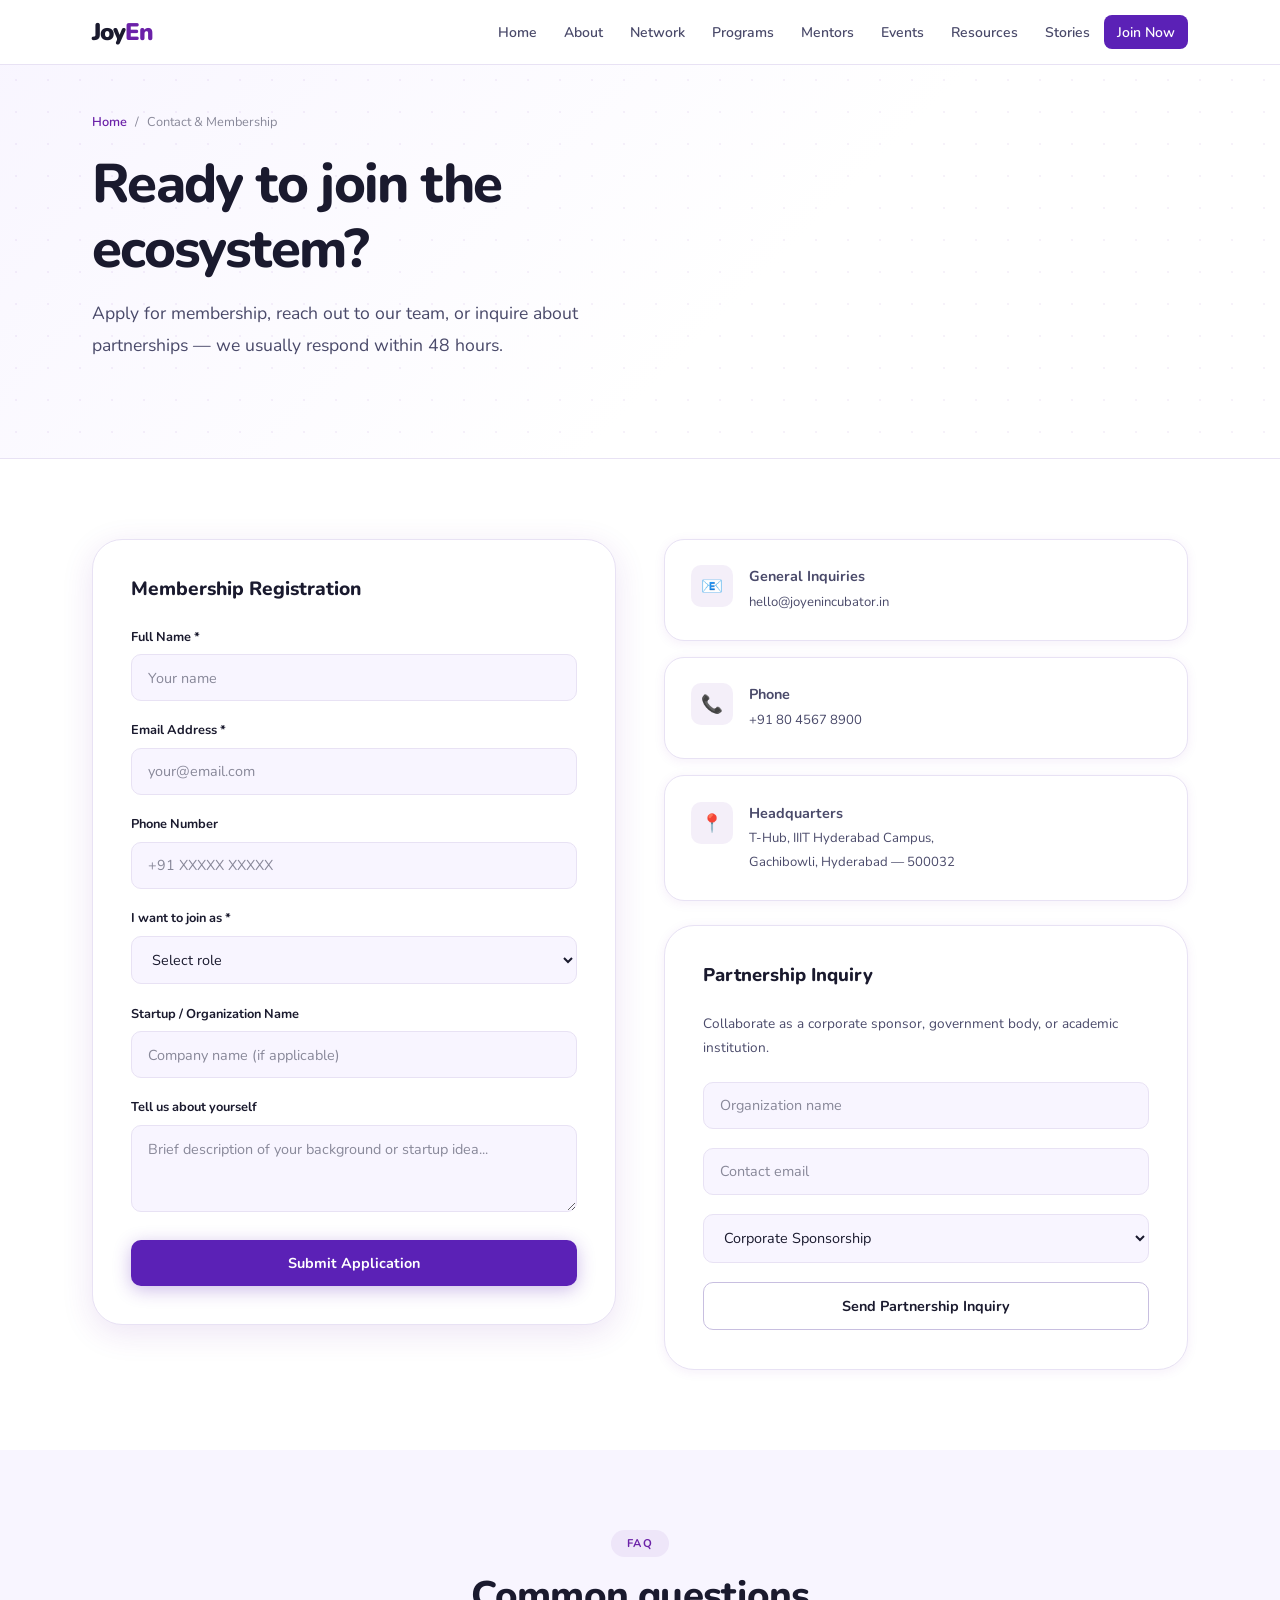
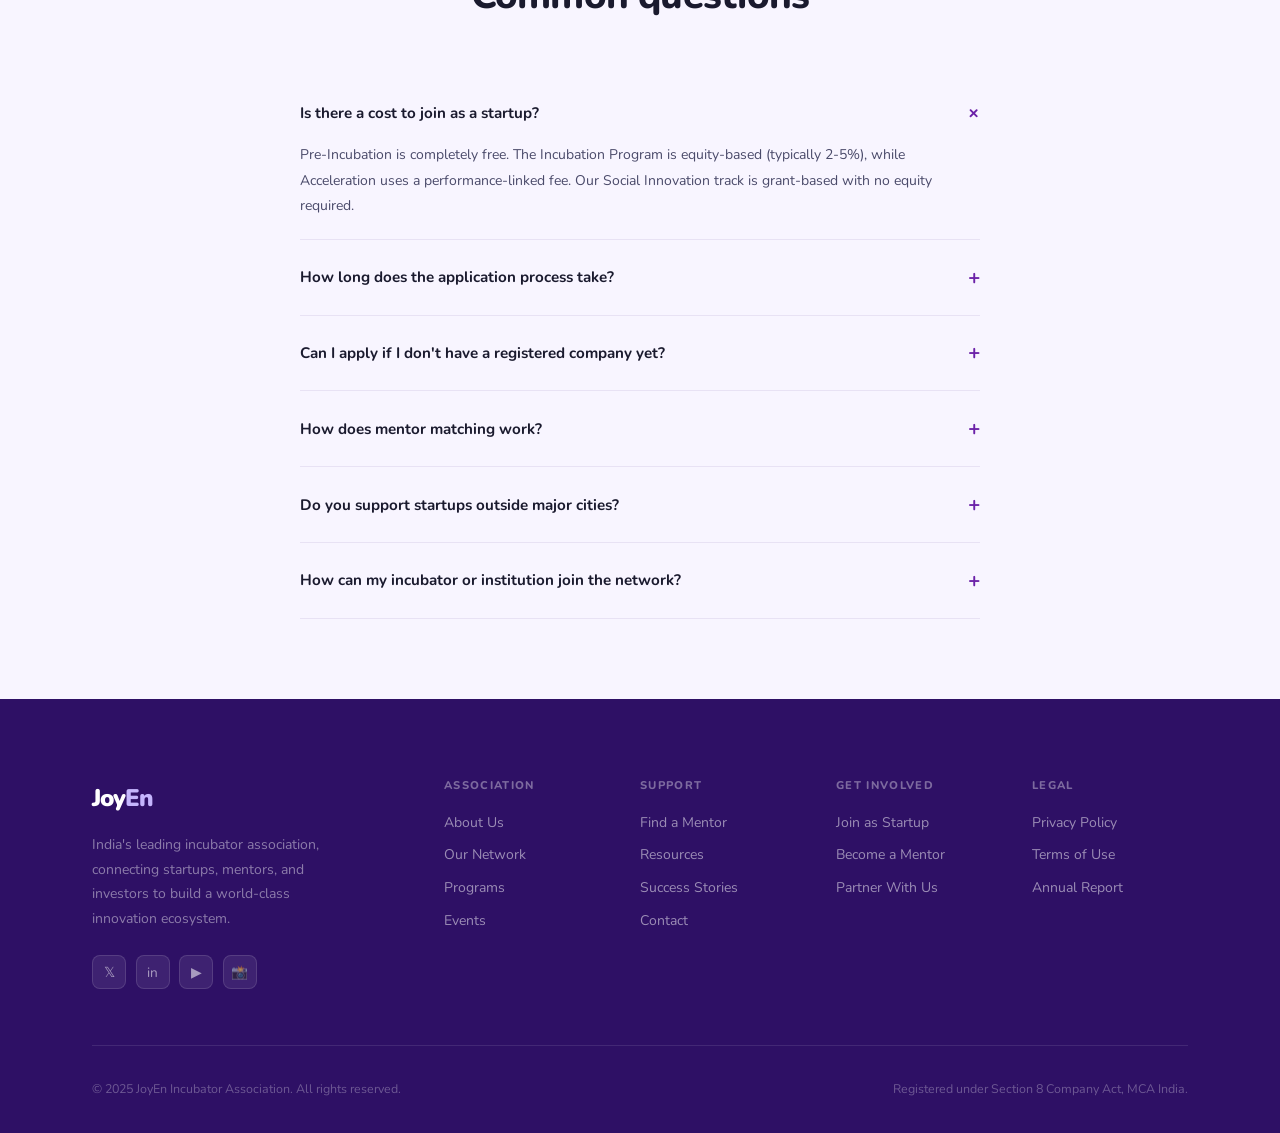
==== contact.html @ 5793ccc1 "final project update" ====
<!DOCTYPE html>
<html lang="en">
<head>
<meta charset="UTF-8" />
<meta name="viewport" content="width=device-width, initial-scale=1.0" />
<title>Contact & Membership — JoyEn Incubator Association</title>
<meta name="description" content="Apply for membership, contact our team, or inquire about partnerships with JoyEn Incubator Association." />
<link rel="preconnect" href="https://fonts.googleapis.com" />
<link href="https://fonts.googleapis.com/css2?family=Pacifico&family=Nunito:ital,wght@0,400;0,600;0,700;0,800;1,700&family=Caveat:wght@500;600;700&display=swap" rel="stylesheet" />
<link rel="stylesheet" href="css/style.css" />
</head>
<body>

<nav class="navbar" id="navbar">
  <div class="container nav-inner">
    <a href="index.html" class="logo"><span class="nex">Joy</span><span class="gen">En</span></a>
    <ul class="nav-links" id="navLinks">
      <li><a href="index.html">Home</a></li>
      <li><a href="about.html">About</a></li>
      <li><a href="network.html">Network</a></li>
      <li><a href="programs.html">Programs</a></li>
      <li><a href="mentors.html">Mentors</a></li>
      <li><a href="events.html">Events</a></li>
      <li><a href="resources.html">Resources</a></li>
      <li><a href="stories.html">Stories</a></li>
      <li><a href="contact.html" class="btn-nav active">Join Now</a></li>
    </ul>
    <button class="hamburger" id="hamburger" aria-label="Toggle menu"><span></span><span></span><span></span></button>
  </div>
</nav>

<section class="page-hero">
  <div class="container">
    <div class="breadcrumb"><a href="index.html">Home</a><span>/</span><span>Contact & Membership</span></div>
    <h1>Ready to join the ecosystem?</h1>
    <p>Apply for membership, reach out to our team, or inquire about partnerships — we usually respond within 48 hours.</p>
  </div>
</section>

<!-- MEMBERSHIP + CONTACT -->
<section class="section">
  <div class="container">
    <div class="contact-grid">

      <div class="form-box fade-in">
        <h3>Membership Registration</h3>
        <form id="membershipForm" onsubmit="handleForm(event)">
          <div class="form-group"><label>Full Name *</label><input type="text" placeholder="Your name" required /></div>
          <div class="form-group"><label>Email Address *</label><input type="email" placeholder="your@email.com" required /></div>
          <div class="form-group"><label>Phone Number</label><input type="tel" placeholder="+91 XXXXX XXXXX" /></div>
          <div class="form-group">
            <label>I want to join as *</label>
            <select required>
              <option value="">Select role</option>
              <option>Startup Founder</option>
              <option>Mentor / Expert</option>
              <option>Investor</option>
              <option>Incubator Member</option>
              <option>Corporate Partner</option>
            </select>
          </div>
          <div class="form-group"><label>Startup / Organization Name</label><input type="text" placeholder="Company name (if applicable)" /></div>
          <div class="form-group"><label>Tell us about yourself</label><textarea placeholder="Brief description of your background or startup idea..." rows="3"></textarea></div>
          <button type="submit" class="btn btn-primary btn-full">Submit Application</button>
        </form>
        <div class="form-success" id="formSuccess">
          <div class="success-icon">✅</div>
          <h4>Application Received!</h4>
          <p>We'll reach out within 48 hours. Welcome to the JoyEn ecosystem!</p>
        </div>
      </div>

      <div>
        <div class="contact-method fade-in">
          <span class="ci-icon">📧</span>
          <div><strong>General Inquiries</strong><p>hello@joyenincubator.in</p></div>
        </div>
        <div class="contact-method fade-in">
          <span class="ci-icon">📞</span>
          <div><strong>Phone</strong><p>+91 80 4567 8900</p></div>
        </div>
        <div class="contact-method fade-in">
          <span class="ci-icon">📍</span>
          <div><strong>Headquarters</strong><p>T-Hub, IIIT Hyderabad Campus,<br/>Gachibowli, Hyderabad — 500032</p></div>
        </div>

        <div class="form-box fade-in" style="margin-top:1.5rem;box-shadow:var(--shadow-sm);">
          <h3 style="font-size:1.15rem;">Partnership Inquiry</h3>
          <p style="font-size:.85rem;margin-bottom:1.3rem;">Collaborate as a corporate sponsor, government body, or academic institution.</p>
          <form onsubmit="handlePartnership(event)">
            <div class="form-group"><input type="text" placeholder="Organization name" required /></div>
            <div class="form-group"><input type="email" placeholder="Contact email" required /></div>
            <div class="form-group">
              <select>
                <option>Corporate Sponsorship</option>
                <option>Academic Partnership</option>
                <option>Government Collaboration</option>
                <option>Event Partnership</option>
              </select>
            </div>
            <button type="submit" class="btn btn-secondary btn-full">Send Partnership Inquiry</button>
          </form>
        </div>
      </div>

    </div>
  </div>
</section>

<!-- FAQ -->
<section class="section section-soft">
  <div class="container">
    <div class="section-header fade-in">
      <span class="section-tag">FAQ</span>
      <h2>Common questions</h2>
    </div>
    <div style="max-width:680px;margin:0 auto;" class="fade-in">
      <details class="faq-item" open>
        <summary>Is there a cost to join as a startup?</summary>
        <p>Pre-Incubation is completely free. The Incubation Program is equity-based (typically 2-5%), while Acceleration uses a performance-linked fee. Our Social Innovation track is grant-based with no equity required.</p>
      </details>
      <details class="faq-item">
        <summary>How long does the application process take?</summary>
        <p>You'll typically hear back within 48 hours of submitting your application, followed by a 20-minute screening call within the week if shortlisted.</p>
      </details>
      <details class="faq-item">
        <summary>Can I apply if I don't have a registered company yet?</summary>
        <p>Yes — our Pre-Incubation stage is designed exactly for this. You can apply with just an idea; we'll help you validate it before you need to register anything.</p>
      </details>
      <details class="faq-item">
        <summary>How does mentor matching work?</summary>
        <p>After your screening call, our team matches you with a mentor based on your sector, stage, and specific challenge — not randomly assigned. See the <a href="mentors.html" style="color:var(--purple);font-weight:700;">Mentors page</a> for more.</p>
      </details>
      <details class="faq-item">
        <summary>Do you support startups outside major cities?</summary>
        <p>Yes — bridging this gap is one of our core objectives. We have member incubators and remote mentoring support across 15 states, including Tier-2 and Tier-3 cities.</p>
      </details>
      <details class="faq-item">
        <summary>How can my incubator or institution join the network?</summary>
        <p>Use the Partnership Inquiry form on this page and select "Academic Partnership" or "Government Collaboration" — our partnerships team will reach out to discuss next steps.</p>
      </details>
    </div>
  </div>
</section>

<footer class="footer">
  <div class="container">
    <div class="footer-grid">
      <div class="footer-brand">
        <span class="logo"><span class="nex">Joy</span><span class="gen">En</span></span>
        <p>India's leading incubator association, connecting startups, mentors, and investors to build a world-class innovation ecosystem.</p>
        <div class="social-links"><a href="#">𝕏</a><a href="#">in</a><a href="#">▶</a><a href="#">📸</a></div>
      </div>
      <div class="footer-col"><h5>Association</h5><a href="about.html">About Us</a><a href="network.html">Our Network</a><a href="programs.html">Programs</a><a href="events.html">Events</a></div>
      <div class="footer-col"><h5>Support</h5><a href="mentors.html">Find a Mentor</a><a href="resources.html">Resources</a><a href="stories.html">Success Stories</a><a href="contact.html">Contact</a></div>
      <div class="footer-col"><h5>Get Involved</h5><a href="contact.html">Join as Startup</a><a href="mentors.html">Become a Mentor</a><a href="contact.html">Partner With Us</a></div>
      <div class="footer-col"><h5>Legal</h5><a href="#">Privacy Policy</a><a href="#">Terms of Use</a><a href="#">Annual Report</a></div>
    </div>
    <div class="footer-bottom">
      <p>© 2025 JoyEn Incubator Association. All rights reserved.</p>
      <p>Registered under Section 8 Company Act, MCA India.</p>
    </div>
  </div>
</footer>

<script src="js/main.js"></script>
<script>
  function handleForm(e) {
    e.preventDefault();
    document.getElementById('formSuccess').classList.add('visible');
  }
  function handlePartnership(e) {
    e.preventDefault();
    const btn = e.target.querySelector('button');
    btn.textContent = '✅ Inquiry Sent!';
    btn.style.background = '#22c55e';
    btn.style.color = '#fff';
    btn.style.borderColor = '#22c55e';
    btn.disabled = true;
  }
</script>
</body>
</html>
---- css/style.css ----
/* ============================================
   NexGen Incubator Association
   Global Stylesheet — Multi-page version
   ============================================ */

:root {
  --purple:      #6b21a8;
  --purple-btn:  #5b21b6;
  --purple-dark: #3b0764;
  --purple-mid:  #7c3aed;
  --purple-pale: rgba(107,33,168,0.07);
  --teal:        #00b8d4;
  --yellow:      #f5c842;
  --green:       #22c55e;
  --bg:          #ffffff;
  --bg-soft:     #f8f5ff;
  --bg-section:  #f3f0fa;
  --text:        #1a1a2e;
  --text-body:   #4a4a6a;
  --text-muted:  #888899;
  --border:      #e8e2f4;
  --border-mid:  #c8bfe0;
  --shadow-sm:   0 2px 12px rgba(107,33,168,0.07);
  --shadow-md:   0 8px 32px rgba(107,33,168,0.12);
  --shadow-lg:   0 20px 60px rgba(107,33,168,0.15);
  --r:           12px;
  --r-lg:        20px;
  --r-xl:        30px;
  --tr:          0.22s ease;
  --f-script:    'Pacifico', cursive;
  --f-hand:      'Caveat', cursive;
  --f-body:      'Nunito', sans-serif;
}

*, *::before, *::after { box-sizing: border-box; margin: 0; padding: 0; }
html { scroll-behavior: smooth; }
body {
  font-family: var(--f-body);
  background: var(--bg);
  color: var(--text-body);
  line-height: 1.6;
  overflow-x: hidden;
}

h1,h2,h3,h4,h5 { font-family: var(--f-body); color: var(--text); font-weight: 800; line-height: 1.2; }
h1 { font-size: clamp(2rem, 4.5vw, 3.4rem); letter-spacing: -.03em; }
h2 { font-size: clamp(1.6rem, 3vw, 2.4rem); letter-spacing: -.02em; }
h3 { font-size: 1.2rem; }
h4 { font-size: 1rem; }
p  { color: var(--text-body); line-height: 1.8; }
a  { color: inherit; text-decoration: none; }
ul { list-style: none; }
img { max-width: 100%; display: block; }

.container { max-width: 1160px; margin: 0 auto; padding: 0 2rem; }
.section    { padding: 5rem 0; }
.section-soft    { background: var(--bg-soft); }
.section-purple  { background: var(--bg-section); }

/* ── Section Headers ── */
.section-header { text-align: center; margin-bottom: 3.5rem; }
.section-header h2 { margin-bottom: 1rem; }
.section-header p  { color: var(--text-muted); font-size: 1.05rem; max-width: 560px; margin: 0 auto; }

.section-tag {
  display: inline-block; font-size: .7rem; font-weight: 700;
  letter-spacing: .14em; text-transform: uppercase;
  color: var(--purple); background: var(--purple-pale);
  padding: .3rem 1rem; border-radius: 100px; margin-bottom: 1rem;
}

/* ── Buttons ── */
.btn {
  display: inline-flex; align-items: center; gap: .45rem;
  font-family: var(--f-body); font-weight: 700; font-size: .9rem;
  padding: .82rem 1.9rem; border-radius: 10px;
  border: none; cursor: pointer; transition: all var(--tr); white-space: nowrap;
}
.btn-primary  { background: var(--purple-btn); color: #fff; box-shadow: 0 4px 18px rgba(91,33,182,.3); }
.btn-primary:hover  { background: var(--purple-dark); transform: translateY(-2px); }
.btn-secondary { background: #fff; color: var(--text); border: 1.5px solid var(--border-mid); }
.btn-secondary:hover { border-color: var(--purple); color: var(--purple); transform: translateY(-2px); }
.btn-outline { background: transparent; color: var(--purple); border: 1.5px solid var(--purple); }
.btn-outline:hover { background: var(--purple-btn); color: #fff; }
.btn-full { width: 100%; justify-content: center; }
.btn-nav {
  background: var(--purple-btn); color: #fff !important;
  padding: .52rem 1.3rem; border-radius: 8px;
  font-weight: 700; font-size: .85rem; transition: all var(--tr);
}
.btn-nav:hover { background: var(--purple-dark) !important; }
.btn-sm {
  display: inline-flex; align-items: center; gap: .35rem;
  font-size: .8rem; font-weight: 700; padding: .42rem 1rem;
  border-radius: 8px; border: 1.5px solid var(--border-mid);
  color: var(--purple); transition: all var(--tr); cursor: pointer; background: none;
}
.btn-sm:hover { background: var(--purple-btn); color: #fff; border-color: var(--purple-btn); }
.btn-link { color: var(--purple); font-weight: 700; font-size: .9rem;
  display: inline-flex; align-items: center; gap: .3rem; transition: gap var(--tr); }
.btn-link:hover { gap: .6rem; }

/* ── NAVBAR ── */
.navbar {
  position: fixed; top: 0; left: 0; right: 0; z-index: 1000;
  background: rgba(255,255,255,.96); backdrop-filter: blur(20px);
  border-bottom: 1px solid var(--border); transition: all var(--tr);
}
.navbar.scrolled { box-shadow: var(--shadow-sm); }
.nav-inner { display: flex; align-items: center; justify-content: space-between; height: 64px; }
.logo { font-family: var(--f-body); font-size: 1.5rem; font-weight: 900; letter-spacing: -.04em; }
.logo .nex { color: var(--text); }
.logo .gen { color: var(--purple); }

.nav-links { display: flex; list-style: none; align-items: center; gap: .05rem; }
.nav-links a {
  font-size: .875rem; font-weight: 600; color: var(--text-body);
  padding: .48rem .82rem; border-radius: 8px; transition: all var(--tr);
  position: relative;
}
.nav-links a:hover:not(.btn-nav)   { color: var(--purple); background: var(--purple-pale); }
.nav-links a.active:not(.btn-nav)  { color: var(--purple); }

.hamburger { display: none; flex-direction: column; gap: 5px; background: none; border: none; cursor: pointer; padding: 4px; }
.hamburger span { display: block; width: 22px; height: 2px; background: var(--text); border-radius: 2px; transition: all var(--tr); }

/* ── PAGE HERO (inner pages) ── */
.page-hero {
  padding: 7rem 0 4rem;
  background: linear-gradient(135deg, #f8f5ff 0%, #fff 60%);
  border-bottom: 1px solid var(--border);
  position: relative;
  overflow: hidden;
}
.page-hero::before {
  content: '';
  position: absolute; inset: 0;
  background-image: radial-gradient(circle, rgba(107,33,168,.06) 1.5px, transparent 1.5px);
  background-size: 32px 32px;
}
.page-hero .container { position: relative; z-index: 2; }
.breadcrumb { display: flex; align-items: center; gap: .5rem; font-size: .8rem; color: var(--text-muted); margin-bottom: 1.2rem; }
.breadcrumb a { color: var(--purple); font-weight: 600; }
.breadcrumb span { color: var(--text-muted); }
.page-hero h1 { margin-bottom: 1rem; max-width: 680px; }
.page-hero p  { font-size: 1.1rem; max-width: 580px; color: var(--text-body); margin-bottom: 2rem; }
.page-hero .hero-cta { display: flex; gap: 1rem; flex-wrap: wrap; }

/* ── CARDS ── */
.card {
  background: #fff; border: 1px solid var(--border);
  border-radius: var(--r-lg); padding: 1.8rem;
  box-shadow: var(--shadow-sm); transition: all var(--tr);
}
.card:hover { box-shadow: var(--shadow-md); transform: translateY(-4px); border-color: rgba(107,33,168,.2); }
.card-icon { font-size: 2rem; margin-bottom: 1rem; }
.card h3 { margin-bottom: .6rem; }
.card p   { font-size: .875rem; }

/* ── STATS ROW ── */
.stats-row { display: flex; gap: 2rem; flex-wrap: wrap; margin: 2.5rem 0; }
.stat-box  { text-align: center; }
.stat-box .num {
  display: block; font-family: var(--f-body); font-size: 2.4rem;
  font-weight: 900; color: var(--purple); letter-spacing: -.03em; line-height: 1;
}
.stat-box .lbl { display: block; font-size: .75rem; color: var(--text-muted); font-weight: 600; margin-top: .3rem; text-transform: uppercase; letter-spacing: .06em; }

/* ── GRID LAYOUTS ── */
.grid-2 { display: grid; grid-template-columns: 1fr 1fr; gap: 1.5rem; }
.grid-3 { display: grid; grid-template-columns: repeat(3,1fr); gap: 1.5rem; }
.grid-4 { display: grid; grid-template-columns: repeat(4,1fr); gap: 1.25rem; }
.grid-auto { display: grid; grid-template-columns: repeat(auto-fit, minmax(280px,1fr)); gap: 1.5rem; }

/* ── TAGS / BADGES ── */
.tag {
  display: inline-block; font-size: .7rem; font-weight: 700;
  padding: .25rem .75rem; border-radius: 100px;
  background: var(--purple-pale); color: var(--purple); border: 1px solid rgba(107,33,168,.2);
}
.tag-green  { background: #f0fdf4; color: #166534; border-color: #bbf7d0; }
.tag-orange { background: #fff7ed; color: #9a3412; border-color: #fed7aa; }
.tag-teal   { background: #ecfeff; color: #155e75; border-color: #a5f3fc; }

/* ── DIVIDER ── */
.divider { height: 1px; background: var(--border); margin: 2rem 0; }

/* ── FORMS ── */
.form-group { margin-bottom: 1.2rem; }
.form-group label { display: block; font-size: .8rem; font-weight: 700; color: var(--text); margin-bottom: .45rem; }
.form-group input,
.form-group select,
.form-group textarea {
  width: 100%; background: var(--bg-soft); border: 1.5px solid var(--border);
  border-radius: 10px; padding: .78rem 1rem; color: var(--text);
  font-family: var(--f-body); font-size: .9rem; outline: none;
  transition: border-color var(--tr);
}
.form-group input:focus,
.form-group select:focus,
.form-group textarea:focus { border-color: var(--purple); background: #fff; }
.form-group input::placeholder,
.form-group textarea::placeholder { color: var(--text-muted); }

/* ── FOOTER ── */
.footer { background: #2e1065; padding: 5rem 0 2rem; }
.footer-grid { display: grid; grid-template-columns: 2fr 1fr 1fr 1fr 1fr; gap: 2.5rem; margin-bottom: 3.5rem; }
.footer-brand .logo { display: block; margin-bottom: 1rem; }
.footer-brand .logo .nex,
.footer-brand .logo .gen { color: #fff; }
.footer-brand .logo .gen { color: #c4b5fd; }
.footer-brand p { font-size: .875rem; color: rgba(255,255,255,.45); max-width: 240px; line-height: 1.75; margin-bottom: 1.5rem; }
.social-links { display: flex; gap: .6rem; }
.social-links a {
  width: 34px; height: 34px; border-radius: 8px;
  background: rgba(255,255,255,.08); border: 1px solid rgba(255,255,255,.12);
  display: flex; align-items: center; justify-content: center;
  font-size: .85rem; color: rgba(255,255,255,.55); transition: all var(--tr);
}
.social-links a:hover { background: var(--purple-mid); color: #fff; }
.footer-col h5 {
  font-size: .7rem; letter-spacing: .12em; text-transform: uppercase;
  color: rgba(255,255,255,.38); margin-bottom: 1.2rem; font-weight: 800;
}
.footer-col a { display: block; font-size: .875rem; color: rgba(255,255,255,.52); margin-bottom: .65rem; transition: color var(--tr); }
.footer-col a:hover { color: #fff; }
.footer-bottom { border-top: 1px solid rgba(255,255,255,.1); padding-top: 2rem; display: flex; justify-content: space-between; flex-wrap: wrap; gap: .5rem; }
.footer-bottom p { font-size: .78rem; color: rgba(255,255,255,.3); }

/* ── FADE IN ── */
.fade-in { opacity: 0; transform: translateY(18px); transition: opacity .55s ease, transform .55s ease; }
.fade-in.visible { opacity: 1; transform: translateY(0); }

/* ── RESPONSIVE ── */
@media (max-width: 1024px) {
  .grid-4 { grid-template-columns: repeat(2,1fr); }
  .footer-grid { grid-template-columns: 1fr 1fr 1fr; }
  .footer-brand { grid-column: 1 / -1; }
}
@media (max-width: 768px) {
  .nav-links { display: none; position: fixed; top:0;left:0;right:0;bottom:0; background: rgba(255,255,255,.98); flex-direction: column; align-items: center; justify-content: center; gap: 1.2rem; z-index: 999; }
  .nav-links.open { display: flex; }
  .nav-links a { font-size: 1.1rem; }
  .hamburger { display: flex; z-index: 1001; }
  .grid-2, .grid-3 { grid-template-columns: 1fr; }
  .section { padding: 3.5rem 0; }
  .footer-grid { grid-template-columns: 1fr 1fr; }
}
@media (max-width: 520px) {
  .footer-grid { grid-template-columns: 1fr; }
  .grid-4 { grid-template-columns: 1fr; }
}

/* ============================================
   HOMEPAGE HERO (script font, brush, arrow)
   ============================================ */
.hero { background: #fff; padding-top: 64px; min-height: 88vh; display: flex; flex-direction: column; justify-content: center; position: relative; overflow: hidden; }
.hero-content { position: relative; z-index: 2; text-align: center; padding: 4.5rem 0 5.5rem; }
.hero-h1 { font-family: var(--f-script); font-size: clamp(2.2rem, 5vw, 4rem); font-weight: 400; color: var(--text); line-height: 1.3; margin-bottom: 1rem; }
.hero-highlight-wrap { position: relative; display: inline-block; white-space: nowrap; }
.hero-highlight-text { position: relative; z-index: 2; color: var(--text); }
.brush-svg { position: absolute; left:-6px; right:-6px; top:-2px; bottom:-2px; width: calc(100% + 12px); height: 100%; z-index: 1; pointer-events: none; }
.hero-sub { font-family: var(--f-script); font-size: clamp(1.3rem, 2.5vw, 2rem); font-weight: 400; color: var(--text); margin-bottom: 2rem; }
.hero-underline-wrap { position: relative; display: inline-block; }
.underline-svg { position: absolute; bottom:-8px; left:0; width:100%; height:14px; pointer-events:none; }
.hero-cta { display: flex; justify-content: center; align-items: center; gap: 1rem; flex-wrap: wrap; margin-bottom: 2.2rem; position: relative; }
.hero-arrow-note { position: absolute; right: calc(50% - 340px); top: -10px; display: flex; flex-direction: column; align-items: flex-start; }
.curved-arrow { width: 72px; height: 58px; display: block; }
.hand-note { font-family: var(--f-hand); font-size: 1.1rem; font-weight: 600; color: var(--purple); line-height: 1.3; margin-top: -8px; }
.event-bar { display: inline-flex; align-items: center; gap: 1rem; background: #fff; border: 1px solid var(--border); border-radius: 100px; padding: .55rem 1.4rem; font-size: .8rem; font-weight: 600; box-shadow: var(--shadow-sm); flex-wrap: wrap; justify-content: center; }
.hero-arc { position: absolute; bottom: -1px; left: 0; right: 0; line-height: 0; z-index: 1; }
.hero-arc svg { display: block; width: 100%; }

.apps-strip { background: #f7f4fc; padding: 2.2rem 0 2.8rem; border-bottom: 1px solid var(--border); }
.apps-grid { display: flex; justify-content: center; flex-wrap: wrap; gap: 1.1rem; }
.app-card { display: flex; flex-direction: column; align-items: center; gap: .55rem; text-decoration: none; }
.app-icon-box { width: 74px; height: 74px; border-radius: 16px; display: flex; align-items: center; justify-content: center; font-size: 1.6rem; border: 1px solid rgba(0,0,0,.06); transition: all var(--tr); box-shadow: var(--shadow-sm); }
.app-card:hover .app-icon-box { transform: translateY(-4px); box-shadow: var(--shadow-md); }
.app-card span { font-size: .75rem; font-weight: 700; color: var(--text); }

@media (max-width: 900px) { .hero-arrow-note { display: none; } }
@media (max-width: 768px) { .hero-h1 { font-size: 2rem; } .hero-sub { font-size: 1.2rem; } }
/* ─── ABOUT ─── */
.about-layout { display: grid; grid-template-columns: 1fr 1fr; gap: 4rem; align-items: center; }
.about-text h2 { margin-bottom: 1rem; }
.about-text > p { margin-bottom: 1rem; }
.about-objectives { display: flex; flex-direction: column; gap: .9rem; margin-top: 1.5rem; }
.objective-item { display: flex; align-items: flex-start; gap: .7rem; }
.obj-icon { width: 34px; height: 34px; border-radius: 10px; background: var(--purple-pale); display: flex; align-items: center; justify-content: center; font-size: 1rem; flex-shrink: 0; }
.obj-text h5 { font-size: .88rem; color: var(--text); margin-bottom: .1rem; font-weight: 700; }
.obj-text p  { font-size: .8rem; margin: 0; }
.about-cards { display: flex; flex-direction: column; gap: 1rem; }
.about-mini-card { background: #fff; border: 1px solid var(--border); border-radius: var(--r-lg); padding: 1.4rem; box-shadow: var(--shadow-sm); transition: all var(--tr); }
.about-mini-card:hover { box-shadow: var(--shadow-md); transform: translateY(-3px); border-color: #c4b5fd; }
.about-mini-card .card-icon { font-size: 1.7rem; margin-bottom: .6rem; }
.about-mini-card h4 { margin-bottom: .35rem; }
.about-mini-card p { font-size: .82rem; margin: 0; }

.team-grid { display: grid; grid-template-columns: repeat(auto-fit, minmax(190px,1fr)); gap: 1.1rem; }
.team-card { background: #fff; border: 1px solid var(--border); border-radius: var(--r-lg); padding: 1.6rem 1.2rem; text-align: center; transition: all var(--tr); box-shadow: var(--shadow-sm); }
.team-card:hover { box-shadow: var(--shadow-md); transform: translateY(-3px); }
.team-avatar { width: 56px; height: 56px; border-radius: 50%; display: flex; align-items: center; justify-content: center; font-weight: 900; font-size: .95rem; color: #fff; margin: 0 auto .9rem; }
.team-card h4 { font-size: .92rem; margin-bottom: .2rem; }
.team-card p  { font-size: .78rem; color: var(--purple); margin-bottom: .15rem; font-weight: 700; }
.team-card span { font-size: .7rem; color: var(--text-muted); }

/* ============================================
   EXTENDED COMPONENTS — Inner pages
   ============================================ */

/* ── TEAM / LEADERSHIP ── */
.team-grid { display: grid; grid-template-columns: repeat(auto-fit, minmax(220px,1fr)); gap: 1.5rem; }
.team-card { background: #fff; border: 1px solid var(--border); border-radius: var(--r-lg); padding: 1.8rem 1.4rem; text-align: center; transition: all var(--tr); box-shadow: var(--shadow-sm); }
.team-card:hover { box-shadow: var(--shadow-md); transform: translateY(-4px); }
.team-avatar { width: 72px; height: 72px; border-radius: 50%; display: flex; align-items: center; justify-content: center; font-weight: 900; font-size: 1.2rem; color: #fff; margin: 0 auto 1rem; }
.team-card h4 { font-size: 1rem; margin-bottom: .2rem; }
.team-card .role { font-size: .8rem; color: var(--purple); font-weight: 700; margin-bottom: .4rem; }
.team-card .bio { font-size: .78rem; color: var(--text-muted); line-height: 1.6; }
.team-card .links { display: flex; gap: .5rem; justify-content: center; margin-top: .8rem; }
.team-card .links a { width: 30px; height: 30px; border-radius: 8px; background: var(--bg-soft); display: flex; align-items: center; justify-content: center; font-size: .75rem; color: var(--purple); }

/* ── TIMELINE (About page history) ── */
.timeline { position: relative; padding-left: 2.5rem; }
.timeline::before { content:''; position:absolute; left:8px; top:6px; bottom:6px; width:2px; background: var(--border); }
.timeline-item { position: relative; padding-bottom: 2.2rem; }
.timeline-item:last-child { padding-bottom: 0; }
.timeline-item::before { content:''; position:absolute; left:-2.5rem; top:2px; width:18px; height:18px; border-radius:50%; background: var(--purple-btn); border: 3px solid #fff; box-shadow: 0 0 0 2px var(--border-mid); }
.timeline-item .year { font-size: .75rem; font-weight: 800; color: var(--purple); letter-spacing: .08em; margin-bottom: .3rem; }
.timeline-item h4 { margin-bottom: .35rem; }
.timeline-item p { font-size: .875rem; }

/* ── OBJECTIVE LIST ── */
.objective-list { display: flex; flex-direction: column; gap: 1.2rem; }
.objective-item { display: flex; gap: 1rem; align-items: flex-start; }
.objective-item .num { width: 40px; height: 40px; border-radius: 12px; background: var(--purple-pale); color: var(--purple); display: flex; align-items: center; justify-content: center; font-weight: 800; font-size: .95rem; flex-shrink: 0; }
.objective-item h4 { margin-bottom: .3rem; }
.objective-item p { font-size: .875rem; }

/* ── INCUBATOR DIRECTORY (network.html) ── */
.directory-toolbar { display: flex; gap: .75rem; flex-wrap: wrap; align-items: center; justify-content: space-between; margin-bottom: 2rem; padding: 1.25rem; background: var(--bg-soft); border-radius: var(--r-lg); border: 1px solid var(--border); }
.search-box { flex: 1; min-width: 220px; position: relative; }
.search-box input { width: 100%; padding: .7rem 1rem .7rem 2.4rem; border-radius: 10px; border: 1.5px solid var(--border-mid); background: #fff; font-family: var(--f-body); font-size: .875rem; outline: none; }
.search-box input:focus { border-color: var(--purple); }
.search-box .icon { position: absolute; left: .85rem; top: 50%; transform: translateY(-50%); color: var(--text-muted); font-size: .9rem; }
.filter-tabs { display: flex; gap: .5rem; flex-wrap: wrap; }
.tab { font-size: .78rem; font-weight: 700; padding: .48rem 1.2rem; border-radius: 100px; background: #fff; border: 1.5px solid var(--border-mid); color: var(--text-muted); cursor: pointer; transition: all var(--tr); }
.tab:hover { border-color: var(--purple); color: var(--purple); }
.tab.active { background: var(--purple-btn); border-color: var(--purple-btn); color: #fff; }

.incubator-grid { display: grid; grid-template-columns: repeat(auto-fill,minmax(300px,1fr)); gap: 1.25rem; }
.incubator-card { background: #fff; border: 1px solid var(--border); border-radius: var(--r-lg); padding: 1.6rem; transition: all var(--tr); box-shadow: var(--shadow-sm); }
.incubator-card:hover { box-shadow: var(--shadow-md); transform: translateY(-4px); }
.incubator-card.hidden { display: none; }
.inc-top { display: flex; justify-content: space-between; align-items: flex-start; margin-bottom: 1rem; }
.inc-logo { width: 48px; height: 48px; border-radius: 12px; background: var(--purple-pale); color: var(--purple); display: flex; align-items: center; justify-content: center; font-weight: 800; font-size: .7rem; text-align: center; }
.inc-rank { font-size: .68rem; font-weight: 700; padding: .2rem .6rem; border-radius: 100px; background: #fffbeb; color: #92400e; border: 1px solid #fde68a; }
.incubator-card h4 { margin-bottom: .35rem; font-size: 1rem; }
.incubator-card .desc { font-size: .82rem; margin-bottom: .9rem; }
.inc-tags { display: flex; gap: .4rem; flex-wrap: wrap; margin-bottom: 1rem; }
.inc-tags span { font-size: .68rem; padding: .2rem .55rem; background: var(--bg-soft); border: 1px solid var(--border); border-radius: 100px; color: var(--text-muted); font-weight: 600; }
.inc-meta { display: flex; justify-content: space-between; font-size: .75rem; color: var(--text-muted); border-top: 1px solid var(--border); padding-top: .9rem; font-weight: 600; }

/* ── MENTOR DIRECTORY ── */
.mentor-grid { display: grid; grid-template-columns: repeat(auto-fit,minmax(250px,1fr)); gap: 1.25rem; }
.mentor-card { background: #fff; border: 1px solid var(--border); border-radius: var(--r-lg); padding: 1.8rem; text-align: center; transition: all var(--tr); box-shadow: var(--shadow-sm); }
.mentor-card:hover { box-shadow: var(--shadow-md); transform: translateY(-4px); }
.mentor-photo { width: 72px; height: 72px; border-radius: 50%; background: linear-gradient(135deg, var(--purple-btn), #a855f7); display: flex; align-items: center; justify-content: center; font-weight: 900; font-size: 1.1rem; color: #fff; margin: 0 auto 1rem; }
.mentor-card h4 { margin-bottom: .2rem; }
.mentor-title { color: var(--purple); font-size: .85rem; font-weight: 700; margin-bottom: .3rem; }
.mentor-exp { font-size: .73rem; color: var(--text-muted); margin-bottom: 1rem; font-weight: 600; }
.mentor-areas { display: flex; gap: .35rem; flex-wrap: wrap; justify-content: center; margin-bottom: 1rem; }
.mentor-areas span { font-size: .68rem; padding: .2rem .55rem; background: var(--bg-soft); border: 1px solid var(--border); border-radius: 100px; color: var(--text-muted); font-weight: 600; }

/* How mentoring works steps */
.steps-row { display: grid; grid-template-columns: repeat(4,1fr); gap: 1.25rem; }
.step-box { text-align: center; padding: 1.5rem; }
.step-num { width: 44px; height: 44px; border-radius: 50%; background: var(--purple-btn); color: #fff; display: flex; align-items: center; justify-content: center; font-weight: 800; margin: 0 auto 1rem; font-size: 1rem; }
.step-box h4 { font-size: .95rem; margin-bottom: .4rem; }
.step-box p { font-size: .8rem; }

/* ── EVENTS CALENDAR ── */
.event-filter-row { display: flex; gap: .6rem; margin-bottom: 2rem; flex-wrap: wrap; }
.events-list { display: flex; flex-direction: column; gap: 1rem; }
.event-row { display: grid; grid-template-columns: 100px 1fr auto; gap: 1.5rem; align-items: center; background: #fff; border: 1px solid var(--border); border-radius: var(--r-lg); padding: 1.4rem 1.6rem; transition: all var(--tr); box-shadow: var(--shadow-sm); }
.event-row:hover { box-shadow: var(--shadow-md); border-color: rgba(107,33,168,.2); }
.event-date-block { text-align: center; background: var(--bg-soft); border-radius: var(--r); padding: .6rem; }
.event-date-block .day { font-size: 1.5rem; font-weight: 900; color: var(--purple); line-height: 1; }
.event-date-block .mon { font-size: .68rem; font-weight: 700; text-transform: uppercase; color: var(--text-muted); }
.event-row h4 { margin-bottom: .3rem; }
.event-row .meta { font-size: .78rem; color: var(--text-muted); display: flex; gap: 1rem; flex-wrap: wrap; }
.event-type-pill { font-size: .68rem; font-weight: 700; padding: .2rem .6rem; border-radius: 100px; margin-bottom: .4rem; display: inline-block; }

.events-grid-cards { display: grid; grid-template-columns: repeat(auto-fit, minmax(280px,1fr)); gap: 1.25rem; }
.event-card-full { background: #fff; border: 1px solid var(--border); border-radius: var(--r-lg); overflow: hidden; transition: all var(--tr); box-shadow: var(--shadow-sm); }
.event-card-full:hover { box-shadow: var(--shadow-md); transform: translateY(-4px); }
.event-card-banner { height: 8px; background: var(--purple-btn); }
.event-card-body { padding: 1.6rem; }

/* ── RESOURCES LIBRARY ── */
.resource-cats { display: flex; gap: .6rem; flex-wrap: wrap; margin-bottom: 2.5rem; }
.resources-grid { display: grid; grid-template-columns: repeat(auto-fit,minmax(260px,1fr)); gap: 1.25rem; }
.resource-card { background: #fff; border: 1px solid var(--border); border-radius: var(--r-lg); padding: 1.7rem; transition: all var(--tr); box-shadow: var(--shadow-sm); cursor: pointer; }
.resource-card:hover { box-shadow: var(--shadow-md); transform: translateY(-4px); }
.res-icon-box { width: 48px; height: 48px; border-radius: 12px; display: flex; align-items: center; justify-content: center; font-size: 1.4rem; margin-bottom: 1rem; }
.resource-card h4 { margin-bottom: .4rem; }
.resource-card .desc { font-size: .82rem; margin-bottom: 1rem; }
.resource-card .meta-row { display: flex; justify-content: space-between; align-items: center; border-top: 1px solid var(--border); padding-top: .9rem; font-size: .75rem; color: var(--text-muted); }
.resource-card a.dl { color: var(--purple); font-weight: 700; }

/* ── SUCCESS STORIES / CASE STUDIES ── */
.story-feature { display: grid; grid-template-columns: 1fr 1fr; gap: 3rem; align-items: center; margin-bottom: 4rem; }
.story-feature .story-visual { background: var(--bg-soft); border-radius: var(--r-xl); padding: 3rem 2rem; text-align: center; }
.story-feature .story-visual .big-logo { font-size: 2.5rem; font-weight: 900; color: var(--purple); margin-bottom: 1rem; }
.story-metrics-row { display: flex; gap: 2rem; margin-top: 1.5rem; flex-wrap: wrap; }
.story-metrics-row .m strong { display: block; font-size: 1.6rem; font-weight: 900; color: var(--purple); }
.story-metrics-row .m span { font-size: .72rem; color: var(--text-muted); text-transform: uppercase; letter-spacing: .06em; font-weight: 700; }

.stories-grid { display: grid; grid-template-columns: repeat(auto-fit,minmax(300px,1fr)); gap: 1.25rem; }
.story-card { background: #fff; border: 1px solid var(--border); border-radius: var(--r-lg); padding: 1.8rem; transition: all var(--tr); box-shadow: var(--shadow-sm); }
.story-card:hover { box-shadow: var(--shadow-md); transform: translateY(-4px); }
.story-badge { font-size: .7rem; font-weight: 700; padding: .22rem .65rem; border-radius: 100px; background: var(--bg-soft); border: 1px solid var(--border); color: var(--text-muted); display: inline-block; margin-bottom: .8rem; }
.story-card h3 { margin-bottom: .6rem; }
.story-metrics { display: flex; gap: 1.3rem; border-top: 1px solid var(--border); padding-top: 1.1rem; margin-top: 1.3rem; }
.story-metrics div { text-align: center; }
.story-metrics strong { display: block; font-size: 1.3rem; font-weight: 900; color: var(--purple); }
.story-metrics span { font-size: .65rem; color: var(--text-muted); text-transform: uppercase; letter-spacing: .06em; font-weight: 700; }

.testimonial-grid { display: grid; grid-template-columns: repeat(auto-fit,minmax(280px,1fr)); gap: 1.25rem; }
.testimonial { background: #fff; border: 1px solid var(--border); border-radius: var(--r-lg); padding: 1.8rem; box-shadow: var(--shadow-sm); }
.testimonial::before { content:'"'; font-size: 3.5rem; font-weight: 900; color: var(--purple); opacity: .18; line-height: 1; display: block; margin-bottom: .4rem; }
.testimonial p { font-size: .9rem; font-style: italic; margin-bottom: 1.3rem; }
.testimonial-author { display: flex; align-items: center; gap: .75rem; }
.t-avatar { width: 42px; height: 42px; border-radius: 50%; background: var(--purple-pale); display: flex; align-items: center; justify-content: center; font-weight: 900; font-size: .8rem; color: var(--purple); flex-shrink: 0; }
.testimonial-author strong { font-size: .875rem; display: block; color: var(--text); }
.testimonial-author span { font-size: .75rem; color: var(--text-muted); }

/* ── CONTACT PAGE ── */
.contact-grid { display: grid; grid-template-columns: 1fr 1fr; gap: 3rem; align-items: start; }
.form-box { background: #fff; border: 1px solid var(--border); border-radius: var(--r-xl); padding: 2.4rem; box-shadow: var(--shadow-md); position: relative; }
.form-box h3 { margin-bottom: 1.6rem; }
.form-success { display: none; text-align: center; padding: 3rem 2rem; position: absolute; inset: 0; background: #fff; border-radius: var(--r-xl); flex-direction: column; align-items: center; justify-content: center; }
.form-success.visible { display: flex; }
.success-icon { font-size: 2.8rem; margin-bottom: .9rem; }
.contact-method { background: #fff; border: 1px solid var(--border); border-radius: var(--r-lg); padding: 1.6rem; margin-bottom: 1rem; display: flex; gap: 1rem; align-items: flex-start; box-shadow: var(--shadow-sm); }
.contact-method .ci-icon { width: 42px; height: 42px; border-radius: 10px; background: var(--purple-pale); display: flex; align-items: center; justify-content: center; font-size: 1.1rem; flex-shrink: 0; }
.contact-method strong { display: block; font-size: .9rem; margin-bottom: .15rem; }
.contact-method p { font-size: .82rem; margin: 0; }

.faq-item { border-bottom: 1px solid var(--border); padding: 1.3rem 0; }
.faq-item summary { font-weight: 700; font-size: .95rem; cursor: pointer; color: var(--text); list-style: none; display: flex; justify-content: space-between; align-items: center; }
.faq-item summary::after { content:'+'; font-size: 1.3rem; color: var(--purple); transition: transform .2s; }
.faq-item[open] summary::after { transform: rotate(45deg); }
.faq-item p { font-size: .875rem; margin-top: .8rem; }

/* ── CTA BANNER (reusable across pages) ── */
.cta-banner { background: linear-gradient(135deg, var(--purple-btn), var(--purple-dark)); border-radius: var(--r-xl); padding: 3.5rem 3rem; text-align: center; color: #fff; }
.cta-banner h2 { color: #fff; margin-bottom: 1rem; }
.cta-banner p { color: rgba(255,255,255,.75); max-width: 480px; margin: 0 auto 2rem; }
.cta-banner .btn-secondary { background: #fff; color: var(--purple-dark); border: none; }

/* ── RESPONSIVE additions ── */
@media (max-width: 900px) {
  .story-feature { grid-template-columns: 1fr; gap: 2rem; }
  .contact-grid { grid-template-columns: 1fr; }
  .steps-row { grid-template-columns: repeat(2,1fr); }
  .event-row { grid-template-columns: 1fr; text-align: center; }
}
@media (max-width: 600px) {
  .steps-row { grid-template-columns: 1fr; }
  .directory-toolbar { flex-direction: column; align-items: stretch; }
}
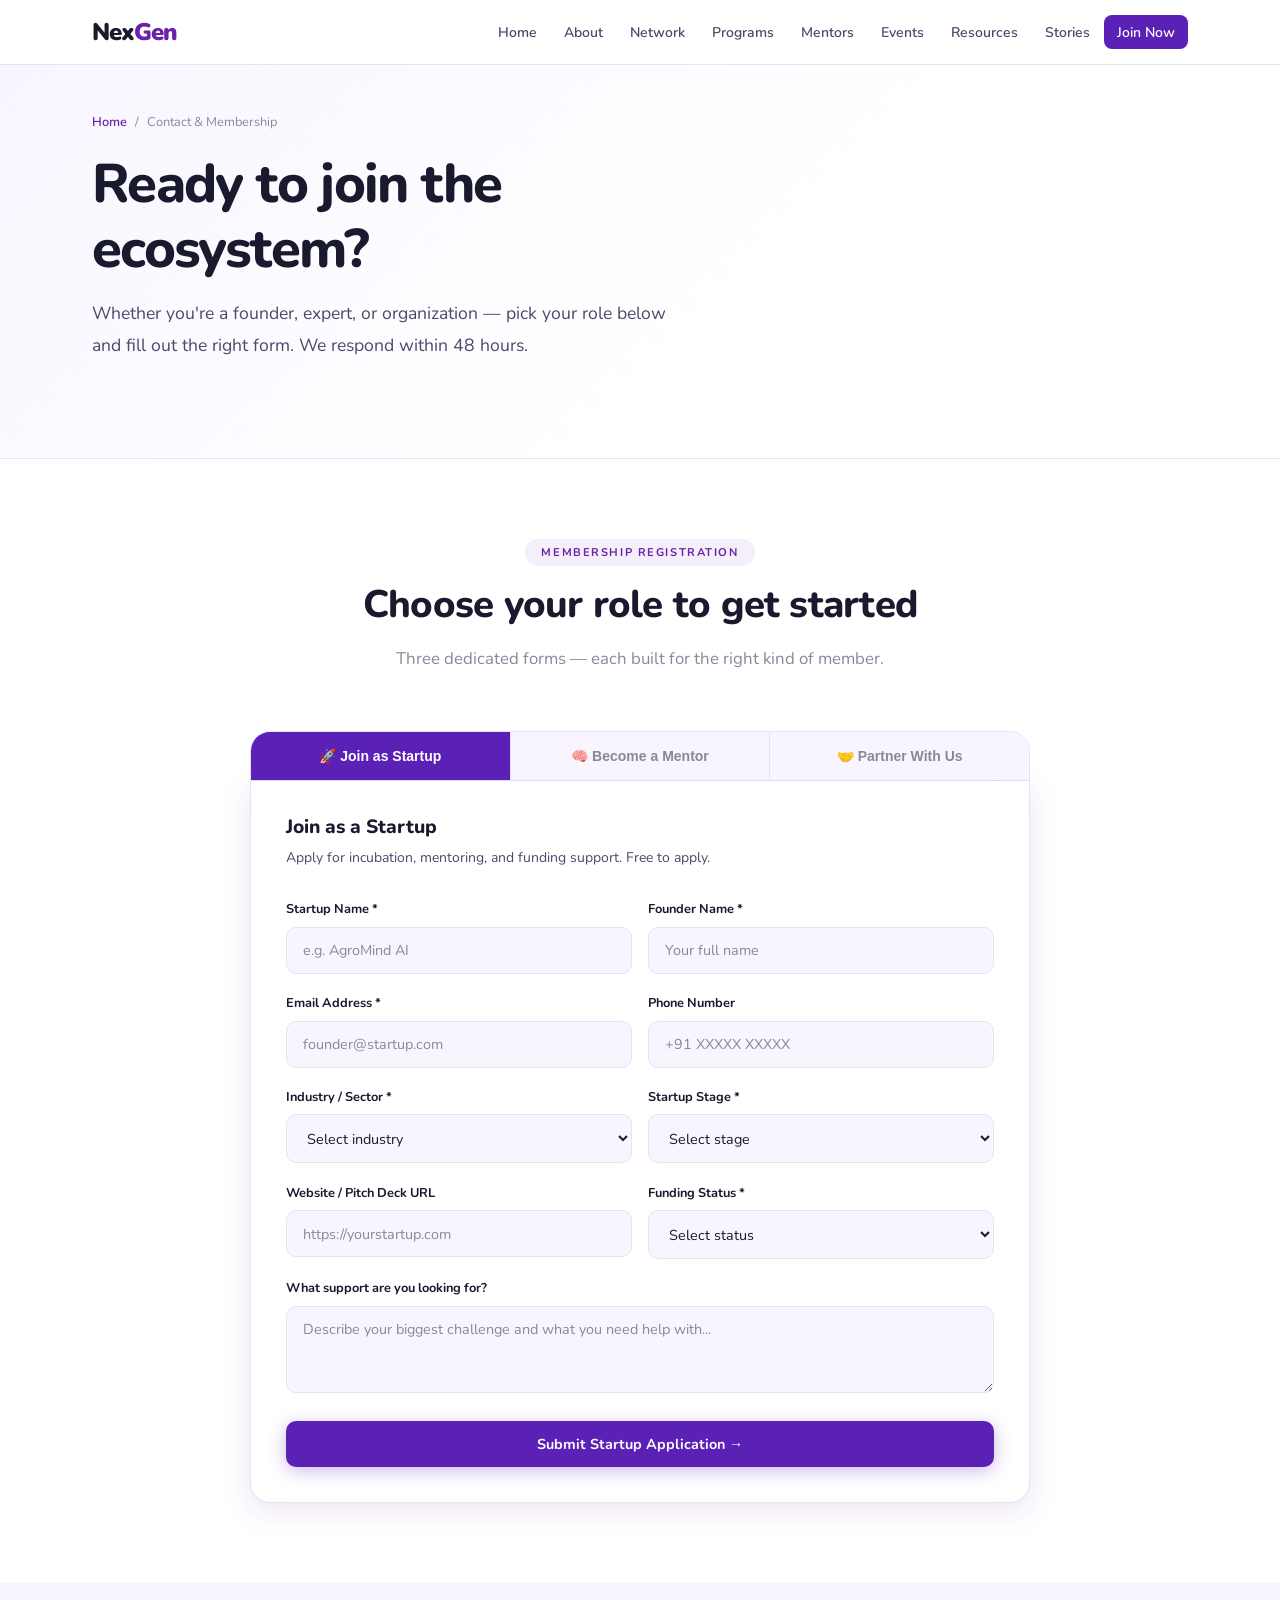
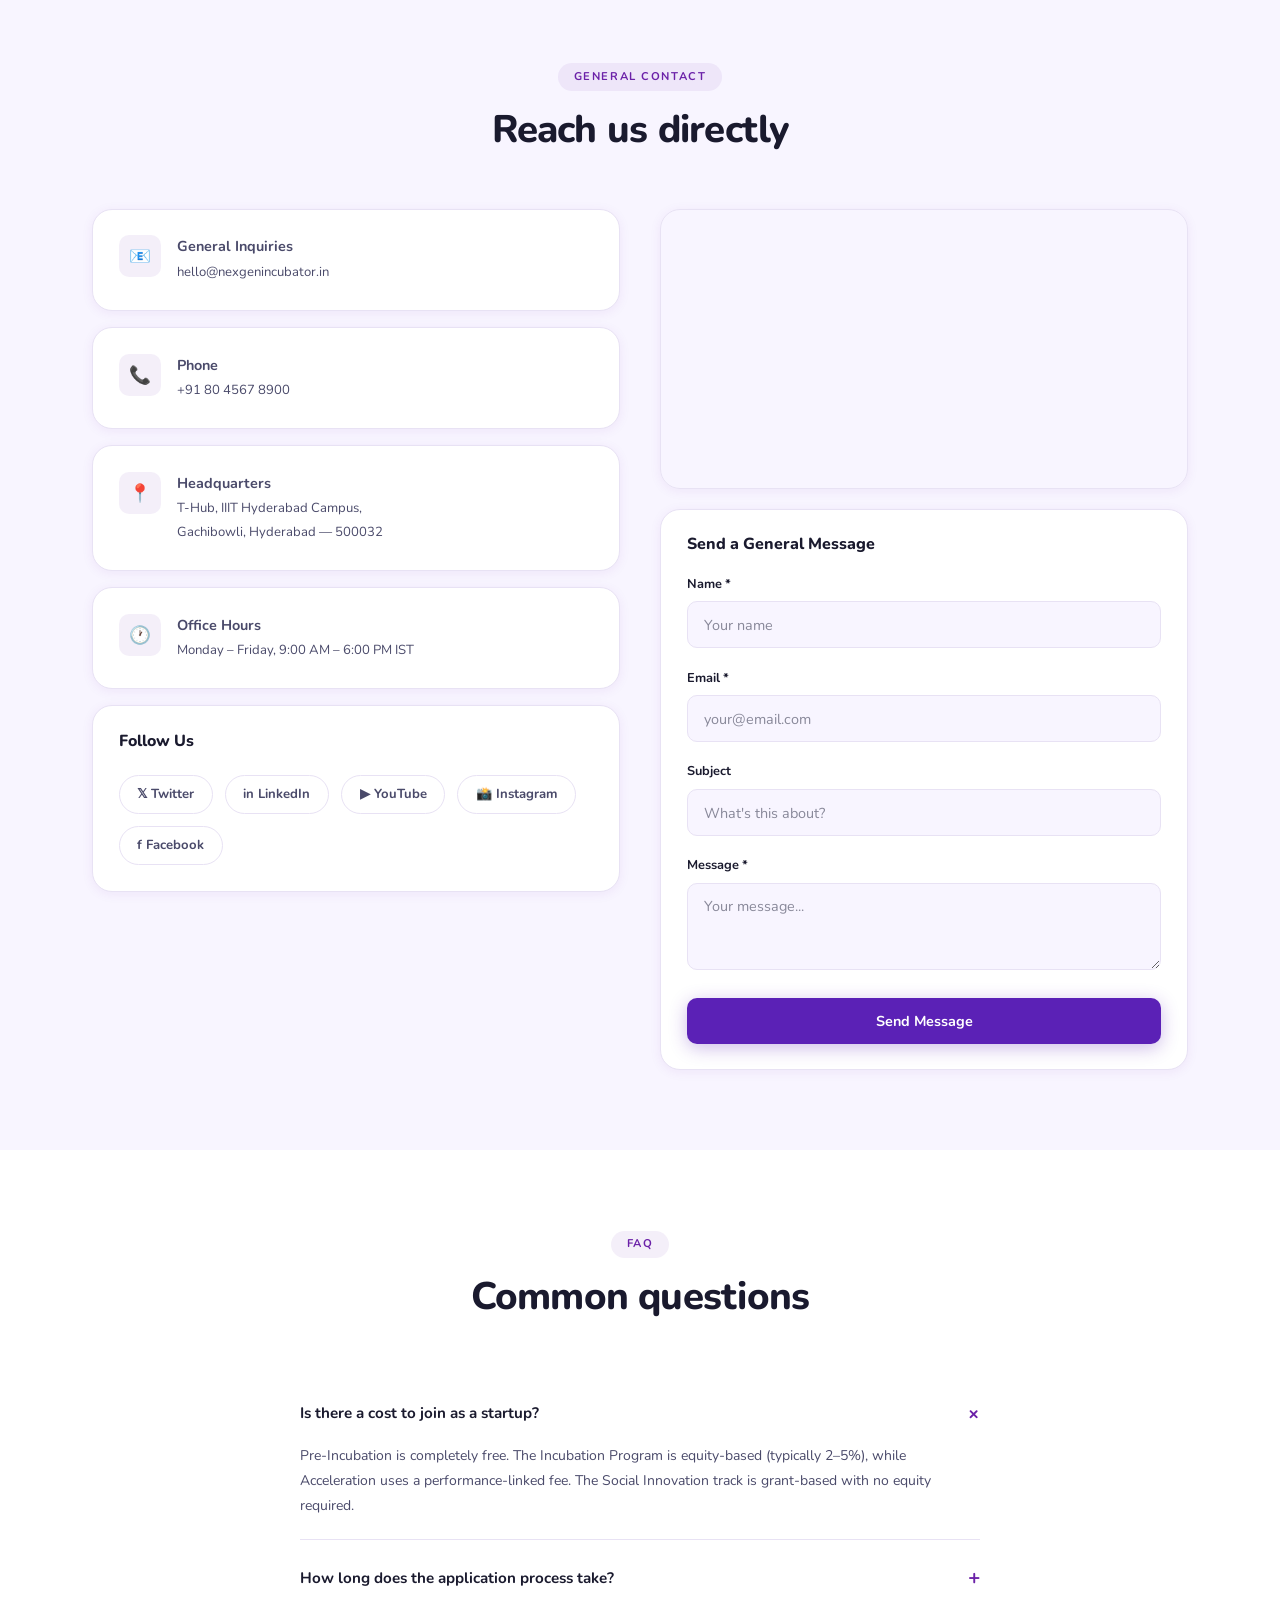
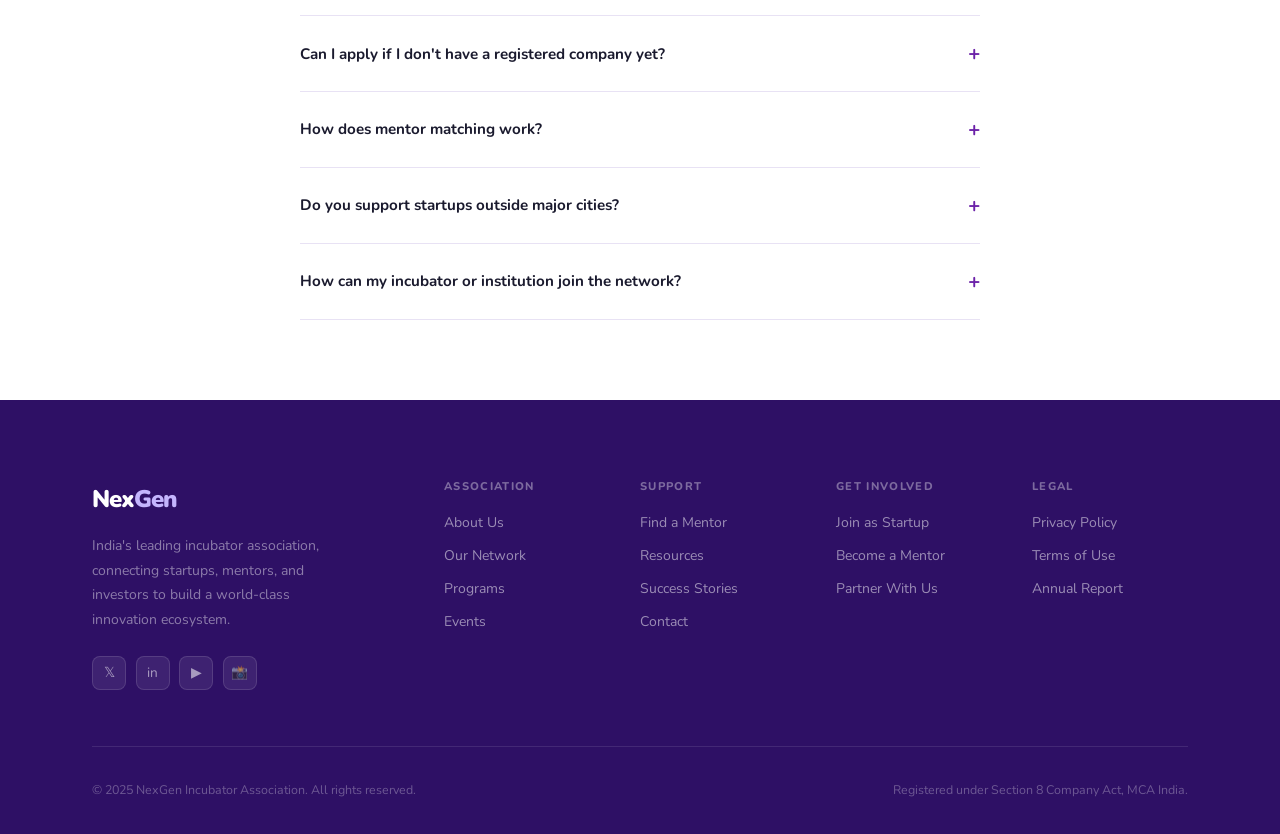
==== commit 89ca8418: "Update contact.html" ====
--- a/contact.html
+++ b/contact.html
@@ -3,8 +3,8 @@
 <head>
 <meta charset="UTF-8" />
 <meta name="viewport" content="width=device-width, initial-scale=1.0" />
-<title>Contact & Membership — JoyEn Incubator Association</title>
-<meta name="description" content="Apply for membership, contact our team, or inquire about partnerships with JoyEn Incubator Association." />
+<title>Contact & Membership — NexGen Incubator Association</title>
+<meta name="description" content="Join as a startup, become a mentor, or partner with NexGen. Dedicated registration forms for every role." />
 <link rel="preconnect" href="https://fonts.googleapis.com" />
 <link href="https://fonts.googleapis.com/css2?family=Pacifico&family=Nunito:ital,wght@0,400;0,600;0,700;0,800;1,700&family=Caveat:wght@500;600;700&display=swap" rel="stylesheet" />
 <link rel="stylesheet" href="css/style.css" />
@@ -13,7 +13,7 @@
 
 <nav class="navbar" id="navbar">
   <div class="container nav-inner">
-    <a href="index.html" class="logo"><span class="nex">Joy</span><span class="gen">En</span></a>
+    <a href="index.html" class="logo"><span class="nex">Nex</span><span class="gen">Gen</span></a>
     <ul class="nav-links" id="navLinks">
       <li><a href="index.html">Home</a></li>
       <li><a href="about.html">About</a></li>
@@ -23,9 +23,9 @@
       <li><a href="events.html">Events</a></li>
       <li><a href="resources.html">Resources</a></li>
       <li><a href="stories.html">Stories</a></li>
-      <li><a href="contact.html" class="btn-nav active">Join Now</a></li>
+      <li><a href="contact.html" class="btn-nav">Join Now</a></li>
     </ul>
-    <button class="hamburger" id="hamburger" aria-label="Toggle menu"><span></span><span></span><span></span></button>
+    <button class="hamburger" id="hamburger"><span></span><span></span><span></span></button>
   </div>
 </nav>
 
@@ -33,82 +33,336 @@
   <div class="container">
     <div class="breadcrumb"><a href="index.html">Home</a><span>/</span><span>Contact & Membership</span></div>
     <h1>Ready to join the ecosystem?</h1>
-    <p>Apply for membership, reach out to our team, or inquire about partnerships — we usually respond within 48 hours.</p>
+    <p>Whether you're a founder, expert, or organization — pick your role below and fill out the right form. We respond within 48 hours.</p>
   </div>
 </section>
 
-<!-- MEMBERSHIP + CONTACT -->
+<!-- REGISTRATION FORMS -->
 <section class="section">
   <div class="container">
-    <div class="contact-grid">
-
-      <div class="form-box fade-in">
-        <h3>Membership Registration</h3>
-        <form id="membershipForm" onsubmit="handleForm(event)">
-          <div class="form-group"><label>Full Name *</label><input type="text" placeholder="Your name" required /></div>
-          <div class="form-group"><label>Email Address *</label><input type="email" placeholder="your@email.com" required /></div>
-          <div class="form-group"><label>Phone Number</label><input type="tel" placeholder="+91 XXXXX XXXXX" /></div>
-          <div class="form-group">
-            <label>I want to join as *</label>
-            <select required>
-              <option value="">Select role</option>
-              <option>Startup Founder</option>
-              <option>Mentor / Expert</option>
-              <option>Investor</option>
-              <option>Incubator Member</option>
-              <option>Corporate Partner</option>
-            </select>
+    <div class="section-header fade-in">
+      <span class="section-tag">Membership Registration</span>
+      <h2>Choose your role to get started</h2>
+      <p>Three dedicated forms — each built for the right kind of member.</p>
+    </div>
+
+    <div style="max-width:780px;margin:0 auto;" class="fade-in">
+      <div class="reg-tabs">
+        <button class="reg-tab active" onclick="switchTab('startup')">🚀 Join as Startup</button>
+        <button class="reg-tab" onclick="switchTab('mentor')">🧠 Become a Mentor</button>
+        <button class="reg-tab" onclick="switchTab('partner')">🤝 Partner With Us</button>
+      </div>
+
+      <!-- STARTUP FORM -->
+      <div class="reg-panel active" id="panel-startup">
+        <div class="reg-form-box">
+          <h3 style="margin-bottom:.4rem;">Join as a Startup</h3>
+          <p style="font-size:.875rem;margin-bottom:1.8rem;">Apply for incubation, mentoring, and funding support. Free to apply.</p>
+          <form onsubmit="handleReg(event, 'startup')">
+            <div class="form-row">
+              <div class="form-group">
+                <label>Startup Name *</label>
+                <input type="text" placeholder="e.g. AgroMind AI" required />
+              </div>
+              <div class="form-group">
+                <label>Founder Name *</label>
+                <input type="text" placeholder="Your full name" required />
+              </div>
+            </div>
+            <div class="form-row">
+              <div class="form-group">
+                <label>Email Address *</label>
+                <input type="email" placeholder="founder@startup.com" required />
+              </div>
+              <div class="form-group">
+                <label>Phone Number</label>
+                <input type="tel" placeholder="+91 XXXXX XXXXX" />
+              </div>
+            </div>
+            <div class="form-row">
+              <div class="form-group">
+                <label>Industry / Sector *</label>
+                <select required>
+                  <option value="">Select industry</option>
+                  <option>AgriTech</option>
+                  <option>FinTech</option>
+                  <option>HealthTech</option>
+                  <option>EdTech</option>
+                  <option>AI / ML</option>
+                  <option>CleanTech</option>
+                  <option>SaaS / B2B</option>
+                  <option>D2C / Consumer</option>
+                  <option>DeepTech / Hardware</option>
+                  <option>Other</option>
+                </select>
+              </div>
+              <div class="form-group">
+                <label>Startup Stage *</label>
+                <select required>
+                  <option value="">Select stage</option>
+                  <option>Idea / Pre-Prototype</option>
+                  <option>Prototype / MVP</option>
+                  <option>Early Revenue</option>
+                  <option>Growth Stage</option>
+                  <option>Series A+</option>
+                </select>
+              </div>
+            </div>
+            <div class="form-row">
+              <div class="form-group">
+                <label>Website / Pitch Deck URL</label>
+                <input type="url" placeholder="https://yourstartup.com" />
+              </div>
+              <div class="form-group">
+                <label>Funding Status *</label>
+                <select required>
+                  <option value="">Select status</option>
+                  <option>Bootstrapped</option>
+                  <option>Friends & Family Round</option>
+                  <option>Angel Funded</option>
+                  <option>Seed Funded</option>
+                  <option>Series A+</option>
+                  <option>Looking for first funding</option>
+                </select>
+              </div>
+            </div>
+            <div class="form-group">
+              <label>What support are you looking for?</label>
+              <textarea rows="3" placeholder="Describe your biggest challenge and what you need help with..."></textarea>
+            </div>
+            <button type="submit" class="btn btn-primary btn-full">Submit Startup Application →</button>
+          </form>
+          <div class="form-success" id="success-startup">
+            <div class="success-icon">🚀</div>
+            <h4>Application Submitted!</h4>
+            <p>Our team will review your application and reach out within 48 hours to schedule a screening call.</p>
           </div>
-          <div class="form-group"><label>Startup / Organization Name</label><input type="text" placeholder="Company name (if applicable)" /></div>
-          <div class="form-group"><label>Tell us about yourself</label><textarea placeholder="Brief description of your background or startup idea..." rows="3"></textarea></div>
-          <button type="submit" class="btn btn-primary btn-full">Submit Application</button>
-        </form>
-        <div class="form-success" id="formSuccess">
-          <div class="success-icon">✅</div>
-          <h4>Application Received!</h4>
-          <p>We'll reach out within 48 hours. Welcome to the JoyEn ecosystem!</p>
-        </div>
-      </div>
-
+        </div>
+      </div>
+
+      <!-- MENTOR FORM -->
+      <div class="reg-panel" id="panel-mentor">
+        <div class="reg-form-box">
+          <h3 style="margin-bottom:.4rem;">Become a Mentor</h3>
+          <p style="font-size:.875rem;margin-bottom:1.8rem;">Share your expertise with India's next generation of builders. Flexible time commitment.</p>
+          <form onsubmit="handleReg(event, 'mentor')">
+            <div class="form-row">
+              <div class="form-group">
+                <label>Full Name *</label>
+                <input type="text" placeholder="Your full name" required />
+              </div>
+              <div class="form-group">
+                <label>Email Address *</label>
+                <input type="email" placeholder="your@email.com" required />
+              </div>
+            </div>
+            <div class="form-row">
+              <div class="form-group">
+                <label>Phone Number</label>
+                <input type="tel" placeholder="+91 XXXXX XXXXX" />
+              </div>
+              <div class="form-group">
+                <label>Current Organization</label>
+                <input type="text" placeholder="Company or institution" />
+              </div>
+            </div>
+            <div class="form-row">
+              <div class="form-group">
+                <label>Primary Domain of Expertise *</label>
+                <select required>
+                  <option value="">Select domain</option>
+                  <option>Product & Strategy</option>
+                  <option>Sales & GTM</option>
+                  <option>SaaS / B2B</option>
+                  <option>FinTech & Regulatory</option>
+                  <option>AI / ML / Data</option>
+                  <option>Marketing & Growth</option>
+                  <option>Fundraising & VC</option>
+                  <option>Legal & IP</option>
+                  <option>Operations & HR</option>
+                  <option>AgriTech / CleanTech</option>
+                  <option>HealthTech / MedTech</option>
+                  <option>Other</option>
+                </select>
+              </div>
+              <div class="form-group">
+                <label>Years of Experience *</label>
+                <select required>
+                  <option value="">Select range</option>
+                  <option>5 – 8 years</option>
+                  <option>8 – 12 years</option>
+                  <option>12 – 18 years</option>
+                  <option>18+ years</option>
+                </select>
+              </div>
+            </div>
+            <div class="form-group">
+              <label>LinkedIn Profile URL *</label>
+              <input type="url" placeholder="https://linkedin.com/in/yourname" required />
+            </div>
+            <div class="form-group">
+              <label>How many hours per month can you commit?</label>
+              <select>
+                <option>2–4 hours / month</option>
+                <option>4–8 hours / month</option>
+                <option>8–12 hours / month</option>
+                <option>12+ hours / month</option>
+              </select>
+            </div>
+            <div class="form-group">
+              <label>Brief Bio / What you bring to founders</label>
+              <textarea rows="3" placeholder="Describe your background and the kind of founders you'd like to support..."></textarea>
+            </div>
+            <button type="submit" class="btn btn-primary btn-full">Apply to Mentor →</button>
+          </form>
+          <div class="form-success" id="success-mentor">
+            <div class="success-icon">🧠</div>
+            <h4>Mentor Application Received!</h4>
+            <p>Our Head of Mentor Network will be in touch within 3 business days. Thank you for giving back!</p>
+          </div>
+        </div>
+      </div>
+
+      <!-- PARTNER FORM -->
+      <div class="reg-panel" id="panel-partner">
+        <div class="reg-form-box">
+          <h3 style="margin-bottom:.4rem;">Partner With Us</h3>
+          <p style="font-size:.875rem;margin-bottom:1.8rem;">Co-host events, fund programs, or join as a member incubator. Let's build together.</p>
+          <form onsubmit="handleReg(event, 'partner')">
+            <div class="form-row">
+              <div class="form-group">
+                <label>Organization Name *</label>
+                <input type="text" placeholder="Your company or institution" required />
+              </div>
+              <div class="form-group">
+                <label>Contact Person Name *</label>
+                <input type="text" placeholder="Full name" required />
+              </div>
+            </div>
+            <div class="form-row">
+              <div class="form-group">
+                <label>Email Address *</label>
+                <input type="email" placeholder="contact@org.com" required />
+              </div>
+              <div class="form-group">
+                <label>Phone Number</label>
+                <input type="tel" placeholder="+91 XXXXX XXXXX" />
+              </div>
+            </div>
+            <div class="form-row">
+              <div class="form-group">
+                <label>Partnership Type *</label>
+                <select required>
+                  <option value="">Select type</option>
+                  <option>Corporate Sponsorship</option>
+                  <option>Academic / University Partnership</option>
+                  <option>Government Collaboration</option>
+                  <option>Event Co-hosting</option>
+                  <option>Member Incubator Application</option>
+                  <option>Investor Partnership</option>
+                  <option>Media / PR Partnership</option>
+                </select>
+              </div>
+              <div class="form-group">
+                <label>Organization Type</label>
+                <select>
+                  <option>Corporate / MNC</option>
+                  <option>University / College</option>
+                  <option>Government Body</option>
+                  <option>Incubator / Accelerator</option>
+                  <option>VC / Investment Firm</option>
+                  <option>NGO / Foundation</option>
+                  <option>Media / Press</option>
+                </select>
+              </div>
+            </div>
+            <div class="form-group">
+              <label>Website</label>
+              <input type="url" placeholder="https://yourorg.com" />
+            </div>
+            <div class="form-group">
+              <label>Describe your partnership interest *</label>
+              <textarea rows="3" placeholder="What would you like to achieve through this partnership?" required></textarea>
+            </div>
+            <button type="submit" class="btn btn-primary btn-full">Send Partnership Inquiry →</button>
+          </form>
+          <div class="form-success" id="success-partner">
+            <div class="success-icon">🤝</div>
+            <h4>Partnership Inquiry Sent!</h4>
+            <p>Our Partnerships Lead will contact you within 2 business days to discuss next steps.</p>
+          </div>
+        </div>
+      </div>
+    </div>
+  </div>
+</section>
+
+<!-- GENERAL CONTACT + MAP + SOCIAL -->
+<section class="section section-soft">
+  <div class="container">
+    <div class="section-header fade-in">
+      <span class="section-tag">General Contact</span>
+      <h2>Reach us directly</h2>
+    </div>
+    <div class="grid-2 fade-in" style="gap:2.5rem;align-items:start;">
       <div>
-        <div class="contact-method fade-in">
+        <div class="contact-method">
           <span class="ci-icon">📧</span>
-          <div><strong>General Inquiries</strong><p>hello@joyenincubator.in</p></div>
-        </div>
-        <div class="contact-method fade-in">
+          <div><strong>General Inquiries</strong><p>hello@nexgenincubator.in</p></div>
+        </div>
+        <div class="contact-method">
           <span class="ci-icon">📞</span>
           <div><strong>Phone</strong><p>+91 80 4567 8900</p></div>
         </div>
-        <div class="contact-method fade-in">
+        <div class="contact-method">
           <span class="ci-icon">📍</span>
           <div><strong>Headquarters</strong><p>T-Hub, IIIT Hyderabad Campus,<br/>Gachibowli, Hyderabad — 500032</p></div>
         </div>
-
-        <div class="form-box fade-in" style="margin-top:1.5rem;box-shadow:var(--shadow-sm);">
-          <h3 style="font-size:1.15rem;">Partnership Inquiry</h3>
-          <p style="font-size:.85rem;margin-bottom:1.3rem;">Collaborate as a corporate sponsor, government body, or academic institution.</p>
-          <form onsubmit="handlePartnership(event)">
-            <div class="form-group"><input type="text" placeholder="Organization name" required /></div>
-            <div class="form-group"><input type="email" placeholder="Contact email" required /></div>
-            <div class="form-group">
-              <select>
-                <option>Corporate Sponsorship</option>
-                <option>Academic Partnership</option>
-                <option>Government Collaboration</option>
-                <option>Event Partnership</option>
-              </select>
-            </div>
-            <button type="submit" class="btn btn-secondary btn-full">Send Partnership Inquiry</button>
+        <div class="contact-method">
+          <span class="ci-icon">🕐</span>
+          <div><strong>Office Hours</strong><p>Monday – Friday, 9:00 AM – 6:00 PM IST</p></div>
+        </div>
+        <div style="background:#fff;border:1px solid var(--border);border-radius:var(--r-lg);padding:1.6rem;box-shadow:var(--shadow-sm);">
+          <h4 style="margin-bottom:1rem;">Follow Us</h4>
+          <div class="social-row">
+            <a href="#" class="social-pill">𝕏 Twitter</a>
+            <a href="#" class="social-pill">in LinkedIn</a>
+            <a href="#" class="social-pill">▶ YouTube</a>
+            <a href="#" class="social-pill">📸 Instagram</a>
+            <a href="#" class="social-pill">f Facebook</a>
+          </div>
+        </div>
+      </div>
+      <div>
+        <div class="map-container">
+          <iframe
+            src="https://www.google.com/maps/embed?pb=!1m18!1m12!1m3!1d3806.2698857534195!2d78.34893931487754!3d17.44594298804!2m3!1f0!2f0!3f0!3m2!1i1024!2i768!4f13.1!3m3!1m2!1s0x3bcb93dc8c5d4a7b%3A0x4c5c72f2e6b4a8a0!2sT-Hub!5e0!3m2!1sen!2sin!4v1620000000000!5m2!1sen!2sin"
+            allowfullscreen=""
+            loading="lazy"
+            referrerpolicy="no-referrer-when-downgrade">
+          </iframe>
+        </div>
+        <div style="background:#fff;border:1px solid var(--border);border-radius:var(--r-lg);padding:1.6rem;box-shadow:var(--shadow-sm);margin-top:1.25rem;">
+          <h4 style="margin-bottom:1.2rem;">Send a General Message</h4>
+          <form onsubmit="handleGeneral(event)">
+            <div class="form-group"><label>Name *</label><input type="text" placeholder="Your name" required /></div>
+            <div class="form-group"><label>Email *</label><input type="email" placeholder="your@email.com" required /></div>
+            <div class="form-group"><label>Subject</label><input type="text" placeholder="What's this about?" /></div>
+            <div class="form-group"><label>Message *</label><textarea rows="3" placeholder="Your message..." required></textarea></div>
+            <button type="submit" class="btn btn-primary btn-full">Send Message</button>
           </form>
-        </div>
-      </div>
-
+          <div id="general-success" style="display:none;text-align:center;padding:1.5rem;">
+            <div style="font-size:2rem;margin-bottom:.5rem;">✅</div>
+            <p style="font-weight:700;">Message sent! We'll reply within 24 hours.</p>
+          </div>
+        </div>
+      </div>
     </div>
   </div>
 </section>
 
 <!-- FAQ -->
-<section class="section section-soft">
+<section class="section">
   <div class="container">
     <div class="section-header fade-in">
       <span class="section-tag">FAQ</span>
@@ -117,7 +371,7 @@
     <div style="max-width:680px;margin:0 auto;" class="fade-in">
       <details class="faq-item" open>
         <summary>Is there a cost to join as a startup?</summary>
-        <p>Pre-Incubation is completely free. The Incubation Program is equity-based (typically 2-5%), while Acceleration uses a performance-linked fee. Our Social Innovation track is grant-based with no equity required.</p>
+        <p>Pre-Incubation is completely free. The Incubation Program is equity-based (typically 2–5%), while Acceleration uses a performance-linked fee. The Social Innovation track is grant-based with no equity required.</p>
       </details>
       <details class="faq-item">
         <summary>How long does the application process take?</summary>
@@ -129,7 +383,7 @@
       </details>
       <details class="faq-item">
         <summary>How does mentor matching work?</summary>
-        <p>After your screening call, our team matches you with a mentor based on your sector, stage, and specific challenge — not randomly assigned. See the <a href="mentors.html" style="color:var(--purple);font-weight:700;">Mentors page</a> for more.</p>
+        <p>After your screening call, our team matches you with a mentor based on your sector, stage, and specific challenge — not randomly assigned. See the <a href="mentors.html" style="color:var(--purple);font-weight:700;">Mentors page</a> for more details.</p>
       </details>
       <details class="faq-item">
         <summary>Do you support startups outside major cities?</summary>
@@ -137,7 +391,7 @@
       </details>
       <details class="faq-item">
         <summary>How can my incubator or institution join the network?</summary>
-        <p>Use the Partnership Inquiry form on this page and select "Academic Partnership" or "Government Collaboration" — our partnerships team will reach out to discuss next steps.</p>
+        <p>Use the "Partner With Us" tab above and select "Member Incubator Application" as the partnership type. Our team will reach out to discuss the onboarding process.</p>
       </details>
     </div>
   </div>
@@ -147,7 +401,7 @@
   <div class="container">
     <div class="footer-grid">
       <div class="footer-brand">
-        <span class="logo"><span class="nex">Joy</span><span class="gen">En</span></span>
+        <span class="logo"><span class="nex">Nex</span><span class="gen">Gen</span></span>
         <p>India's leading incubator association, connecting startups, mentors, and investors to build a world-class innovation ecosystem.</p>
         <div class="social-links"><a href="#">𝕏</a><a href="#">in</a><a href="#">▶</a><a href="#">📸</a></div>
       </div>
@@ -157,7 +411,7 @@
       <div class="footer-col"><h5>Legal</h5><a href="#">Privacy Policy</a><a href="#">Terms of Use</a><a href="#">Annual Report</a></div>
     </div>
     <div class="footer-bottom">
-      <p>© 2025 JoyEn Incubator Association. All rights reserved.</p>
+      <p>© 2025 NexGen Incubator Association. All rights reserved.</p>
       <p>Registered under Section 8 Company Act, MCA India.</p>
     </div>
   </div>
@@ -165,18 +419,23 @@
 
 <script src="js/main.js"></script>
 <script>
-  function handleForm(e) {
+  function switchTab(tab) {
+    document.querySelectorAll('.reg-tab').forEach((t,i) => {
+      const ids = ['startup','mentor','partner'];
+      t.classList.toggle('active', ids[i] === tab);
+    });
+    document.querySelectorAll('.reg-panel').forEach(p => p.classList.remove('active'));
+    document.getElementById('panel-' + tab).classList.add('active');
+  }
+  function handleReg(e, type) {
     e.preventDefault();
-    document.getElementById('formSuccess').classList.add('visible');
+    e.target.style.display = 'none';
+    document.getElementById('success-' + type).style.display = 'block';
   }
-  function handlePartnership(e) {
+  function handleGeneral(e) {
     e.preventDefault();
-    const btn = e.target.querySelector('button');
-    btn.textContent = '✅ Inquiry Sent!';
-    btn.style.background = '#22c55e';
-    btn.style.color = '#fff';
-    btn.style.borderColor = '#22c55e';
-    btn.disabled = true;
+    e.target.style.display = 'none';
+    document.getElementById('general-success').style.display = 'block';
   }
 </script>
 </body>
--- a/css/style.css
+++ b/css/style.css
@@ -435,6 +435,7 @@
 .testimonial-author span { font-size: .75rem; color: var(--text-muted); }
 
 /* ── CONTACT PAGE ── */
+/* ── CONTACT PAGE ── */
 .contact-grid { display: grid; grid-template-columns: 1fr 1fr; gap: 3rem; align-items: start; }
 .form-box { background: #fff; border: 1px solid var(--border); border-radius: var(--r-xl); padding: 2.4rem; box-shadow: var(--shadow-md); position: relative; }
 .form-box h3 { margin-bottom: 1.6rem; }
@@ -469,3 +470,217 @@
   .steps-row { grid-template-columns: 1fr; }
   .directory-toolbar { flex-direction: column; align-items: stretch; }
 }
+
+/* ============================================
+   REVIEW FIXES — All mentor feedback changes
+   ============================================ */
+
+/* ── IMPACT DASHBOARD ── */
+.impact-dashboard {
+  display: grid;
+  grid-template-columns: repeat(3, 1fr);
+  gap: 1.25rem;
+  margin-top: 2rem;
+}
+.impact-card {
+  background: #fff;
+  border: 1px solid var(--border);
+  border-radius: var(--r-lg);
+  padding: 2rem 1.5rem;
+  text-align: center;
+  box-shadow: var(--shadow-sm);
+  transition: all var(--tr);
+  position: relative;
+  overflow: hidden;
+}
+.impact-card::before {
+  content: '';
+  position: absolute;
+  top: 0; left: 0; right: 0;
+  height: 4px;
+  background: var(--purple-btn);
+}
+.impact-card:hover { box-shadow: var(--shadow-md); transform: translateY(-4px); }
+.impact-card .icon { font-size: 2rem; margin-bottom: .75rem; }
+.impact-card .count {
+  font-family: var(--f-body); font-size: 2.8rem;
+  font-weight: 900; color: var(--purple);
+  line-height: 1; letter-spacing: -.03em;
+  display: block;
+}
+.impact-card .label {
+  font-size: .8rem; font-weight: 700;
+  color: var(--text-muted); text-transform: uppercase;
+  letter-spacing: .08em; margin-top: .4rem; display: block;
+}
+.impact-card .sublabel { font-size: .75rem; color: var(--text-muted); margin-top: .2rem; }
+@media (max-width: 768px) { .impact-dashboard { grid-template-columns: repeat(2, 1fr); } }
+@media (max-width: 480px) { .impact-dashboard { grid-template-columns: 1fr; } }
+
+/* ── REGISTRATION FORMS (3 dedicated) ── */
+.reg-tabs {
+  display: flex; gap: 0; margin-bottom: 0;
+  border: 1.5px solid var(--border); border-radius: var(--r-lg) var(--r-lg) 0 0;
+  overflow: hidden;
+}
+.reg-tab {
+  flex: 1; padding: 1rem; text-align: center;
+  font-weight: 700; font-size: .875rem;
+  cursor: pointer; background: var(--bg-soft);
+  border: none; color: var(--text-muted);
+  border-right: 1px solid var(--border);
+  transition: all var(--tr);
+}
+.reg-tab:last-child { border-right: none; }
+.reg-tab.active { background: var(--purple-btn); color: #fff; }
+.reg-tab:hover:not(.active) { background: #ede9fe; color: var(--purple); }
+.reg-panel { display: none; }
+.reg-panel.active { display: block; }
+.reg-form-box {
+  background: #fff;
+  border: 1.5px solid var(--border);
+  border-top: none;
+  border-radius: 0 0 var(--r-lg) var(--r-lg);
+  padding: 2.2rem;
+  box-shadow: var(--shadow-md);
+}
+.form-row { display: grid; grid-template-columns: 1fr 1fr; gap: 1rem; }
+@media (max-width: 600px) { .form-row { grid-template-columns: 1fr; } }
+
+/* ── ENHANCED INCUBATOR CARDS ── */
+.incubator-card-v2 {
+  background: #fff; border: 1px solid var(--border);
+  border-radius: var(--r-lg); overflow: hidden;
+  transition: all var(--tr); box-shadow: var(--shadow-sm);
+}
+.incubator-card-v2:hover { box-shadow: var(--shadow-md); transform: translateY(-4px); border-color: rgba(107,33,168,.2); }
+.incubator-card-v2.hidden { display: none; }
+.inc-header {
+  padding: 1.4rem 1.4rem .8rem;
+  display: flex; align-items: center; gap: 1rem;
+}
+.inc-logo-box {
+  width: 56px; height: 56px; border-radius: 14px;
+  display: flex; align-items: center; justify-content: center;
+  font-weight: 900; font-size: .7rem; flex-shrink: 0;
+  border: 1px solid rgba(0,0,0,.08);
+  background: var(--purple-pale); color: var(--purple);
+  text-align: center; line-height: 1.2;
+}
+.inc-header-text h4 { font-size: .98rem; margin-bottom: .15rem; }
+.inc-header-text .location { font-size: .76rem; color: var(--text-muted); font-weight: 600; }
+.inc-body { padding: 0 1.4rem 1.2rem; }
+.inc-body p { font-size: .82rem; margin-bottom: .9rem; }
+.inc-stats-row {
+  display: flex; gap: 1rem;
+  background: var(--bg-soft); border-radius: var(--r);
+  padding: .7rem 1rem; margin-bottom: .9rem;
+}
+.inc-stat { text-align: center; flex: 1; }
+.inc-stat strong { display: block; font-size: 1.1rem; font-weight: 900; color: var(--purple); }
+.inc-stat span { font-size: .65rem; color: var(--text-muted); font-weight: 600; text-transform: uppercase; }
+.inc-footer {
+  padding: .8rem 1.4rem 1.2rem;
+  border-top: 1px solid var(--border);
+  display: flex; justify-content: space-between; align-items: center;
+}
+.inc-footer a.website { font-size: .78rem; color: var(--purple); font-weight: 700; }
+
+/* ── ENHANCED EVENT CARDS ── */
+.event-card-v2 {
+  background: #fff; border: 1px solid var(--border);
+  border-radius: var(--r-lg); overflow: hidden;
+  transition: all var(--tr); box-shadow: var(--shadow-sm);
+  display: grid; grid-template-columns: 90px 1fr;
+}
+.event-card-v2:hover { box-shadow: var(--shadow-md); transform: translateY(-3px); }
+.event-card-v2.hidden { display: none; }
+.event-cal {
+  background: var(--purple-btn); color: #fff;
+  display: flex; flex-direction: column;
+  align-items: center; justify-content: center;
+  padding: 1rem .5rem;
+}
+.event-cal .e-day { font-size: 2rem; font-weight: 900; line-height: 1; }
+.event-cal .e-mon { font-size: .72rem; font-weight: 700; text-transform: uppercase; letter-spacing: .08em; opacity: .85; }
+.event-cal .e-year { font-size: .65rem; opacity: .7; margin-top: .15rem; }
+.event-body { padding: 1.2rem 1.4rem; }
+.event-body .type-badge {
+  font-size: .66rem; font-weight: 700; padding: .18rem .6rem;
+  border-radius: 100px; display: inline-block; margin-bottom: .6rem;
+}
+.event-body h4 { margin-bottom: .4rem; font-size: 1rem; }
+.event-body .desc { font-size: .82rem; margin-bottom: .8rem; }
+.event-meta-row { display: flex; gap: 1rem; flex-wrap: wrap; font-size: .75rem; color: var(--text-muted); font-weight: 600; margin-bottom: .9rem; }
+.events-list-v2 { display: flex; flex-direction: column; gap: 1rem; }
+
+/* ── STARTUP DIRECTORY ── */
+.startup-grid {
+  display: grid;
+  grid-template-columns: repeat(auto-fill, minmax(280px, 1fr));
+  gap: 1.25rem;
+}
+.startup-card {
+  background: #fff; border: 1px solid var(--border);
+  border-radius: var(--r-lg); padding: 1.5rem;
+  transition: all var(--tr); box-shadow: var(--shadow-sm);
+}
+.startup-card:hover { box-shadow: var(--shadow-md); transform: translateY(-4px); }
+.startup-card.hidden { display: none; }
+.startup-top { display: flex; align-items: center; gap: .9rem; margin-bottom: 1rem; }
+.startup-logo {
+  width: 48px; height: 48px; border-radius: 12px;
+  display: flex; align-items: center; justify-content: center;
+  font-weight: 900; font-size: .8rem; color: #fff; flex-shrink: 0;
+}
+.startup-top h4 { font-size: .98rem; margin-bottom: .1rem; }
+.startup-top .stage-pill {
+  font-size: .65rem; font-weight: 700; padding: .15rem .55rem;
+  border-radius: 100px; background: var(--purple-pale); color: var(--purple);
+}
+.startup-card .sdesc { font-size: .82rem; margin-bottom: .9rem; }
+.startup-card .stags { display: flex; gap: .4rem; flex-wrap: wrap; margin-bottom: .9rem; }
+.startup-card .stags span {
+  font-size: .68rem; padding: .2rem .55rem;
+  background: var(--bg-soft); border: 1px solid var(--border);
+  border-radius: 100px; color: var(--text-muted); font-weight: 600;
+}
+.startup-card .smeta {
+  display: flex; justify-content: space-between;
+  font-size: .73rem; color: var(--text-muted);
+  border-top: 1px solid var(--border); padding-top: .8rem; font-weight: 600;
+}
+
+/* ── GOOGLE MAP EMBED ── */
+.map-container {
+  border-radius: var(--r-lg); overflow: hidden;
+  border: 1px solid var(--border); box-shadow: var(--shadow-sm);
+  height: 280px;
+}
+.map-container iframe { width: 100%; height: 100%; border: none; }
+
+/* ── SOCIAL LINKS ROW ── */
+.social-row { display: flex; gap: .75rem; flex-wrap: wrap; margin-top: 1.5rem; }
+.social-pill {
+  display: inline-flex; align-items: center; gap: .5rem;
+  padding: .5rem 1.1rem; border-radius: 100px;
+  border: 1.5px solid var(--border); font-size: .82rem;
+  font-weight: 700; color: var(--text-body);
+  transition: all var(--tr); background: #fff;
+}
+.social-pill:hover { border-color: var(--purple); color: var(--purple); box-shadow: var(--shadow-sm); }
+
+/* ── NEWS SECTION ── */
+.news-grid { display: grid; grid-template-columns: repeat(auto-fit, minmax(280px, 1fr)); gap: 1.25rem; }
+.news-card {
+  background: #fff; border: 1px solid var(--border);
+  border-radius: var(--r-lg); overflow: hidden;
+  box-shadow: var(--shadow-sm); transition: all var(--tr);
+}
+.news-card:hover { box-shadow: var(--shadow-md); transform: translateY(-4px); }
+.news-banner { height: 6px; }
+.news-body { padding: 1.4rem; }
+.news-cat { font-size: .68rem; font-weight: 700; text-transform: uppercase; letter-spacing: .1em; color: var(--purple); margin-bottom: .6rem; }
+.news-card h4 { font-size: .98rem; margin-bottom: .5rem; line-height: 1.4; }
+.news-card p { font-size: .82rem; margin-bottom: .9rem; }
+.news-footer { display: flex; justify-content: space-between; font-size: .74rem; color: var(--text-muted); font-weight: 600; }
